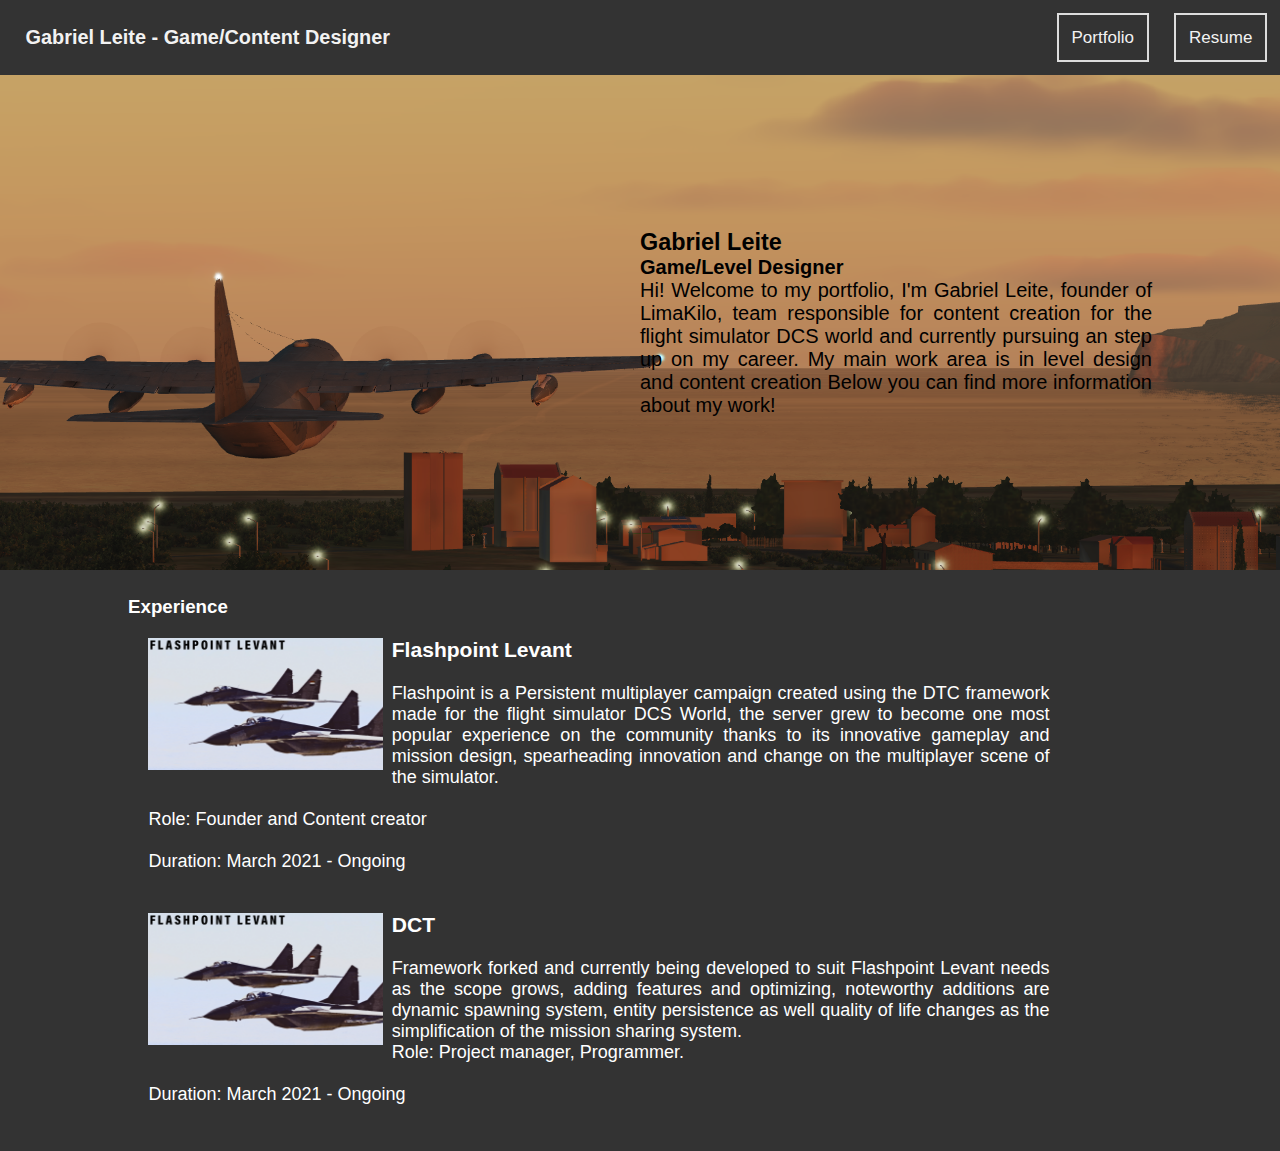
==== index.html @ c28d4fbf "correct push" ====
<!DOCTYPE html>
<html>

<head>
    <title>Gabriel Leite - Game/Content designer</title>
    <link rel="stylesheet" href="style.css">
    <meta charset="UTF-8">
    <link href='http://fonts.googleapis.com/css?family=Lato:400,700' rel='stylesheet' type='text/css'>
    <meta name="viewport" content="width=device-width, initial-scale=1">
</head>

<body>

    <div class="navbar">
        <b href="/">
            <h3>Gabriel Leite - Game/Content Designer</h3>
        </b>
        <div>
            <a>Resume</a>
            <a href="index.html">Portfolio</a>
        </div>
    </div>

    <div class="about">
        <a>
            <h3>Gabriel Leite</h3>
        </a>
        <b>
            <h4>Game/Level Designer</h4>
        </b>
        <c>Hi! Welcome to my portfolio, I'm Gabriel Leite, founder of LimaKilo, team responsible for content creation
            for the flight simulator DCS world and currently pursuing an step up on my career. My main work area is in
            level design and content creation
            Below you can find more information about my work!</c>
    </div>

    <div class="experience">
        <h3>Experience</h3>
        <div class="FL">
            <img src='./img/levant.png' alt="levant" style="width:27%;height:27%;float:left;padding-right:1%;"
                usemap="levant">
            <a href="Levant.html">
                <h3>Flashpoint Levant</h3><br>
                <p>Flashpoint is a Persistent multiplayer campaign created using the DTC framework made for the flight
                    simulator DCS World, the server grew to become one most popular experience on the community thanks
                    to its innovative gameplay and mission design, spearheading innovation and change on the multiplayer
                    scene of the simulator.</p><br>
                <p>Role: Founder and Content creator</p><br>
                <p>Duration: March 2021 - Ongoing</p>
            </a>
        </div>
        <div class="FL">
            <img src='./img/levant.png' alt="levant" style="width:27%;height:27%;float:left;padding-right:1%;"
                href="DCT.html">
            <a href="DCT.html">
                <h3>DCT</h3><br>
                <p>Framework forked and currently being developed to suit Flashpoint Levant needs as the scope grows,
                    adding features and optimizing, noteworthy additions are dynamic spawning system, entity persistence
                    as well quality of life changes as the simplification of the mission sharing system.</p>
                <p>Role: Project manager, Programmer.</p><br>
                <p>Duration: March 2021 - Ongoing</p>
            </a>
        </div>
    </div>
</body>

</html>
---- style.css ----
* {
  margin: 0;
  padding: 0;
  box-sizing: border-box;
}
/* Add a black background color to the top navigation */
.navbar {
  background-color: #333;
  overflow: hidden;
}

/* Style the links inside the navigation bar */
.navbar div a {
  float: right;
  color: #f2f2f2;
  text-align: center;
  text-decoration: none;
  font-size: 17px;
  font-family: "Open Sans", sans-serif;
  font-style: normal;
  font-weight: 400;
  border: 2px solid #ddd;
  padding: 1%;
  margin: 1%;
}

/* Change the color of links on hover */
.navbar a:hover {
  background-color: #ddd;
  color: black;
}

/* Add a color to the active/current link */
.navbar a.active {
  background-color: #04aa6d;
  color: white;
}

.navbar b {
  float: left;
  color: #f2f2f2;
  text-align: center;
  text-decoration: none;
  font-size: 17px;
  font-family: "Open Sans", sans-serif;
  font-style: normal;
  font-weight: 400;
  padding: 2%;
}

.about {
  background-image: url("./img/about.png");
  background-size: 100%;
  background-position: center;
  padding-left: 50%;
  padding-right: 10%;
  padding-top: 12%;
  padding-bottom: 12%;
  text-align: justify;
  font-size: 20px;
  font-family: "Open Sans", sans-serif;
  font-style: normal;
  font-weight: 400;
}

.experience {
  background-color: #333;
  padding-left: 10%;
  padding-top: 2%;
  padding-bottom: 2%;
  padding-right: 10%;
  font-family: "Open Sans", sans-serif;
  font-style: normal;
  font-weight: 400;
  color: white;
  text-decoration: none;
}
.FL {
  background-color: #333;
  padding-left: 2%;
  padding-top: 2%;
  padding-bottom: 2%;
  padding-right: 10%;
  float: center;
  font-size: large;
  text-align: justify;
  font-family: "Open Sans", sans-serif;
  font-style: normal;
  font-weight: 400;
  color: inherit;
  text-decoration: none;
}

.FL a {
  text-decoration: inherit;
  color: inherit;
}
.FL a:hover {
  text-decoration: underline;
  color: white;
}

.levant {
  background-image: url("./img/Flashpoint.png");
  background-size: 100%;
  background-position: center;
  padding-left: 10%;
  padding-right: 10%;
  padding-top: 12%;
  padding-bottom: 12%;
  text-align: justify;
  font-size: 20px;
  font-family: "Open Sans", sans-serif;
  font-style: normal;
  font-weight: 400;
}
.Flashpoint {
  padding-left: 10%;
  padding-top: 2%;
  padding-bottom: 2%;
  padding-right: 10%;
  float: center;
  font-size: large;
  text-align: justify;
  font-family: "Open Sans", sans-serif;
  font-style: normal;
  font-weight: 400;
}
.DCT {
  padding-left: 10%;
  padding-top: 2%;
  padding-bottom: 2%;
  padding-right: 10%;
  float: center;
  font-size: large;
  text-align: justify;
  font-family: "Open Sans", sans-serif;
  font-style: normal;
  font-weight: 400;
}
.Camp {
  background-image: url("./img/Lev.png");
  background-size: 100%;
  background-position: center;
  padding-left: 10%;
  padding-right: 10%;
  padding-top: 12%;
  padding-bottom: 12%;
  text-align: justify;
  font-size: 20px;
  font-family: "Open Sans", sans-serif;
  font-style: normal;
  font-weight: 400;
}
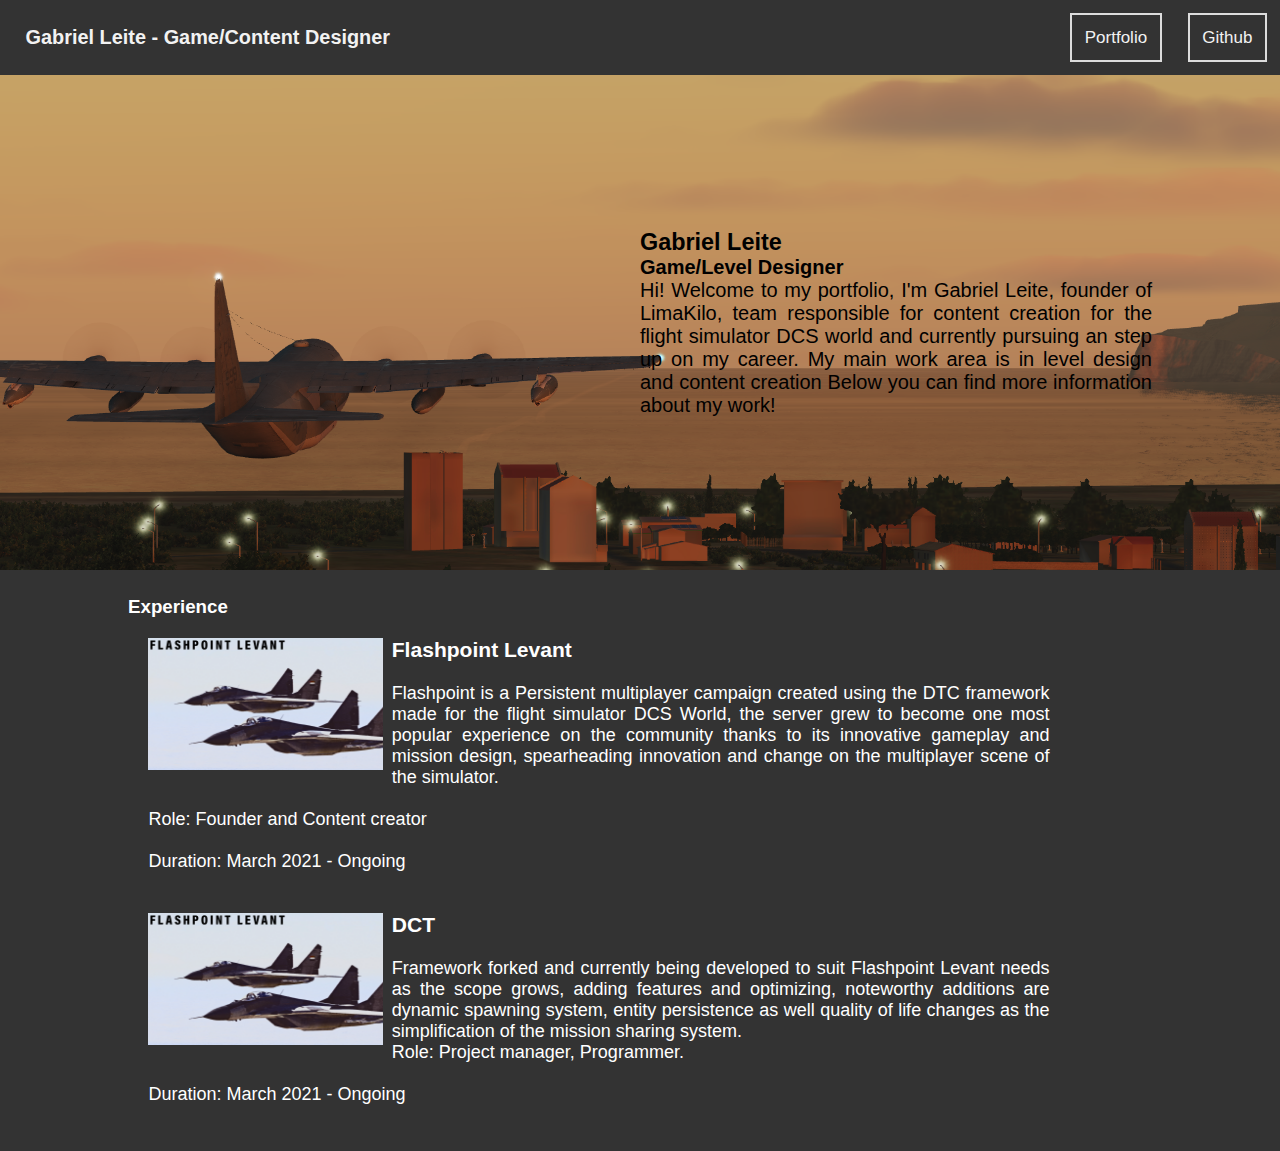
==== commit ab2b8e25: "add github link" ====
--- a/index.html
+++ b/index.html
@@ -16,7 +16,7 @@
             <h3>Gabriel Leite - Game/Content Designer</h3>
         </b>
         <div>
-            <a>Resume</a>
+            <a href="https://github.com/Leite465">Github</a>
             <a href="index.html">Portfolio</a>
         </div>
     </div>
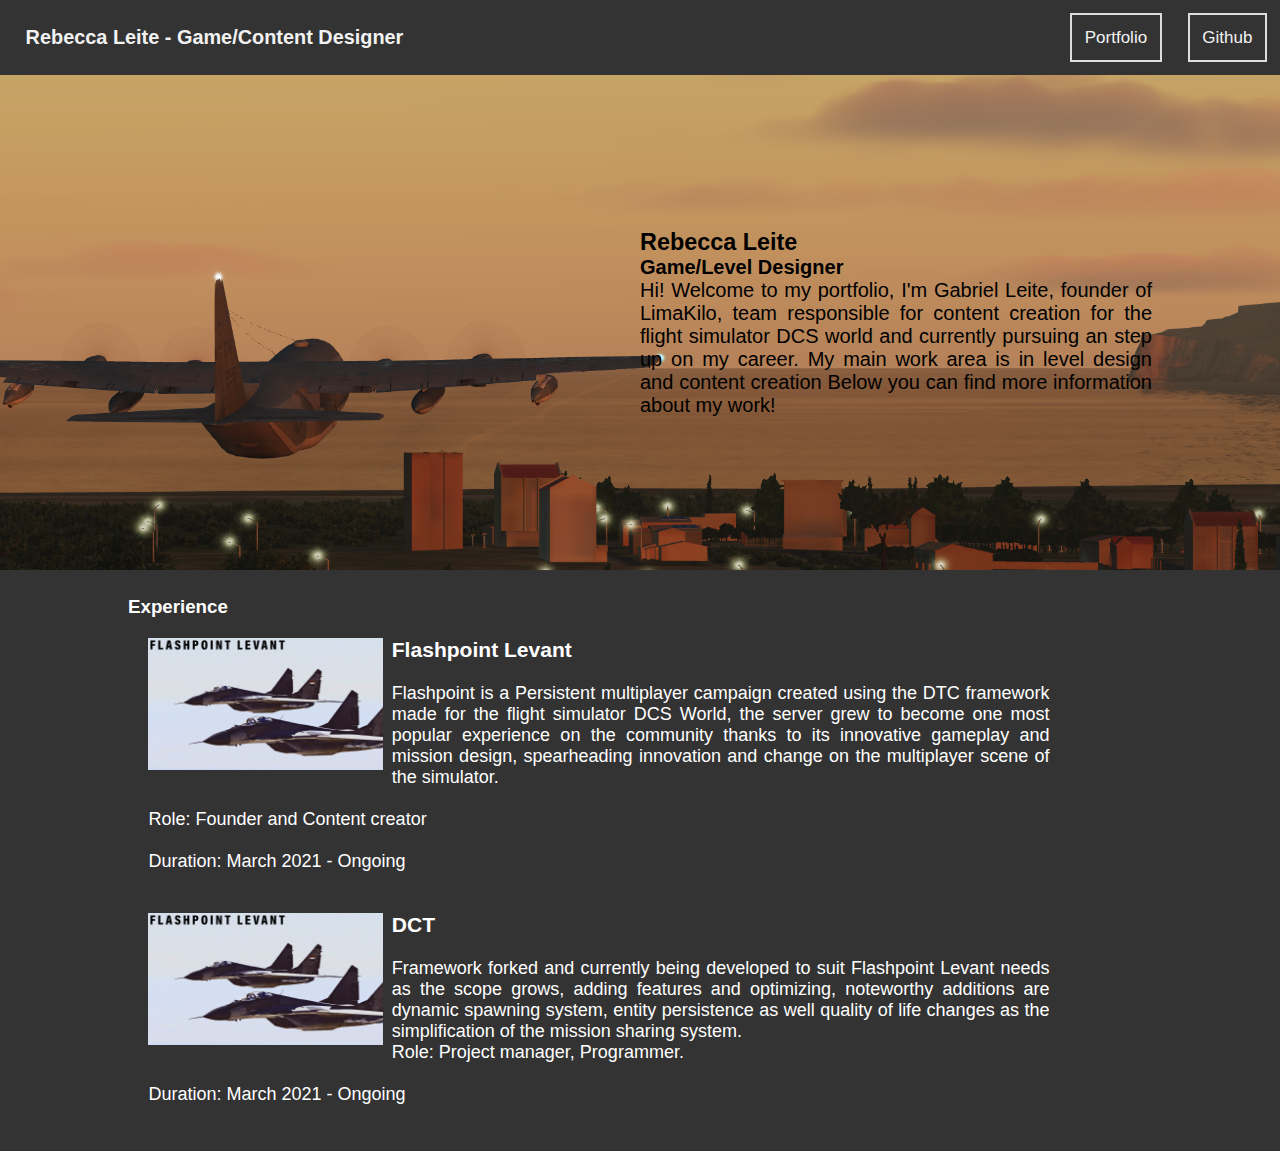
==== commit cc821946: "Update index.html" ====
--- a/index.html
+++ b/index.html
@@ -2,7 +2,7 @@
 <html>
 
 <head>
-    <title>Gabriel Leite - Game/Content designer</title>
+    <title>Rebecca Leite - Game/Content designer</title>
     <link rel="stylesheet" href="style.css">
     <meta charset="UTF-8">
     <link href='http://fonts.googleapis.com/css?family=Lato:400,700' rel='stylesheet' type='text/css'>
@@ -13,17 +13,17 @@
 
     <div class="navbar">
         <b href="/">
-            <h3>Gabriel Leite - Game/Content Designer</h3>
+            <h3>Rebecca Leite - Game/Content Designer</h3>
         </b>
         <div>
-            <a href="https://github.com/Leite465">Github</a>
+            <a href="https://github.com/Leite465" target="_blank">Github</a>
             <a href="index.html">Portfolio</a>
         </div>
     </div>
 
     <div class="about">
         <a>
-            <h3>Gabriel Leite</h3>
+            <h3>Rebecca Leite</h3>
         </a>
         <b>
             <h4>Game/Level Designer</h4>
@@ -64,4 +64,4 @@
     </div>
 </body>
 
-</html>+</html>
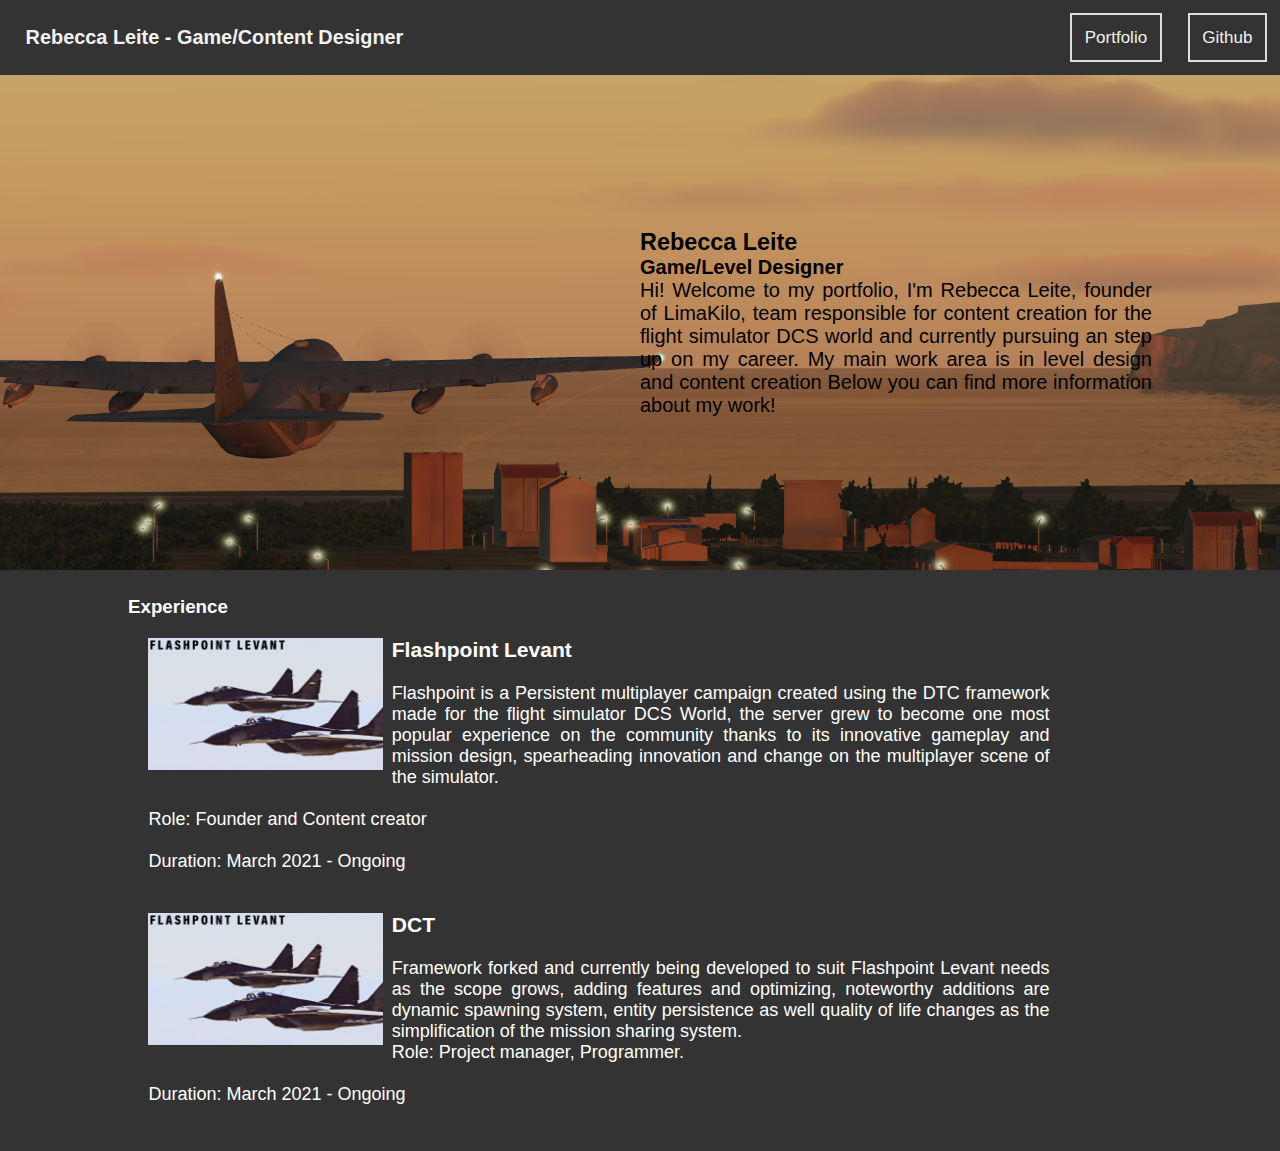
==== commit 7eebf8a3: "Update index.html" ====
--- a/index.html
+++ b/index.html
@@ -28,7 +28,7 @@
         <b>
             <h4>Game/Level Designer</h4>
         </b>
-        <c>Hi! Welcome to my portfolio, I'm Gabriel Leite, founder of LimaKilo, team responsible for content creation
+        <c>Hi! Welcome to my portfolio, I'm Rebecca Leite, founder of LimaKilo, team responsible for content creation
             for the flight simulator DCS world and currently pursuing an step up on my career. My main work area is in
             level design and content creation
             Below you can find more information about my work!</c>
